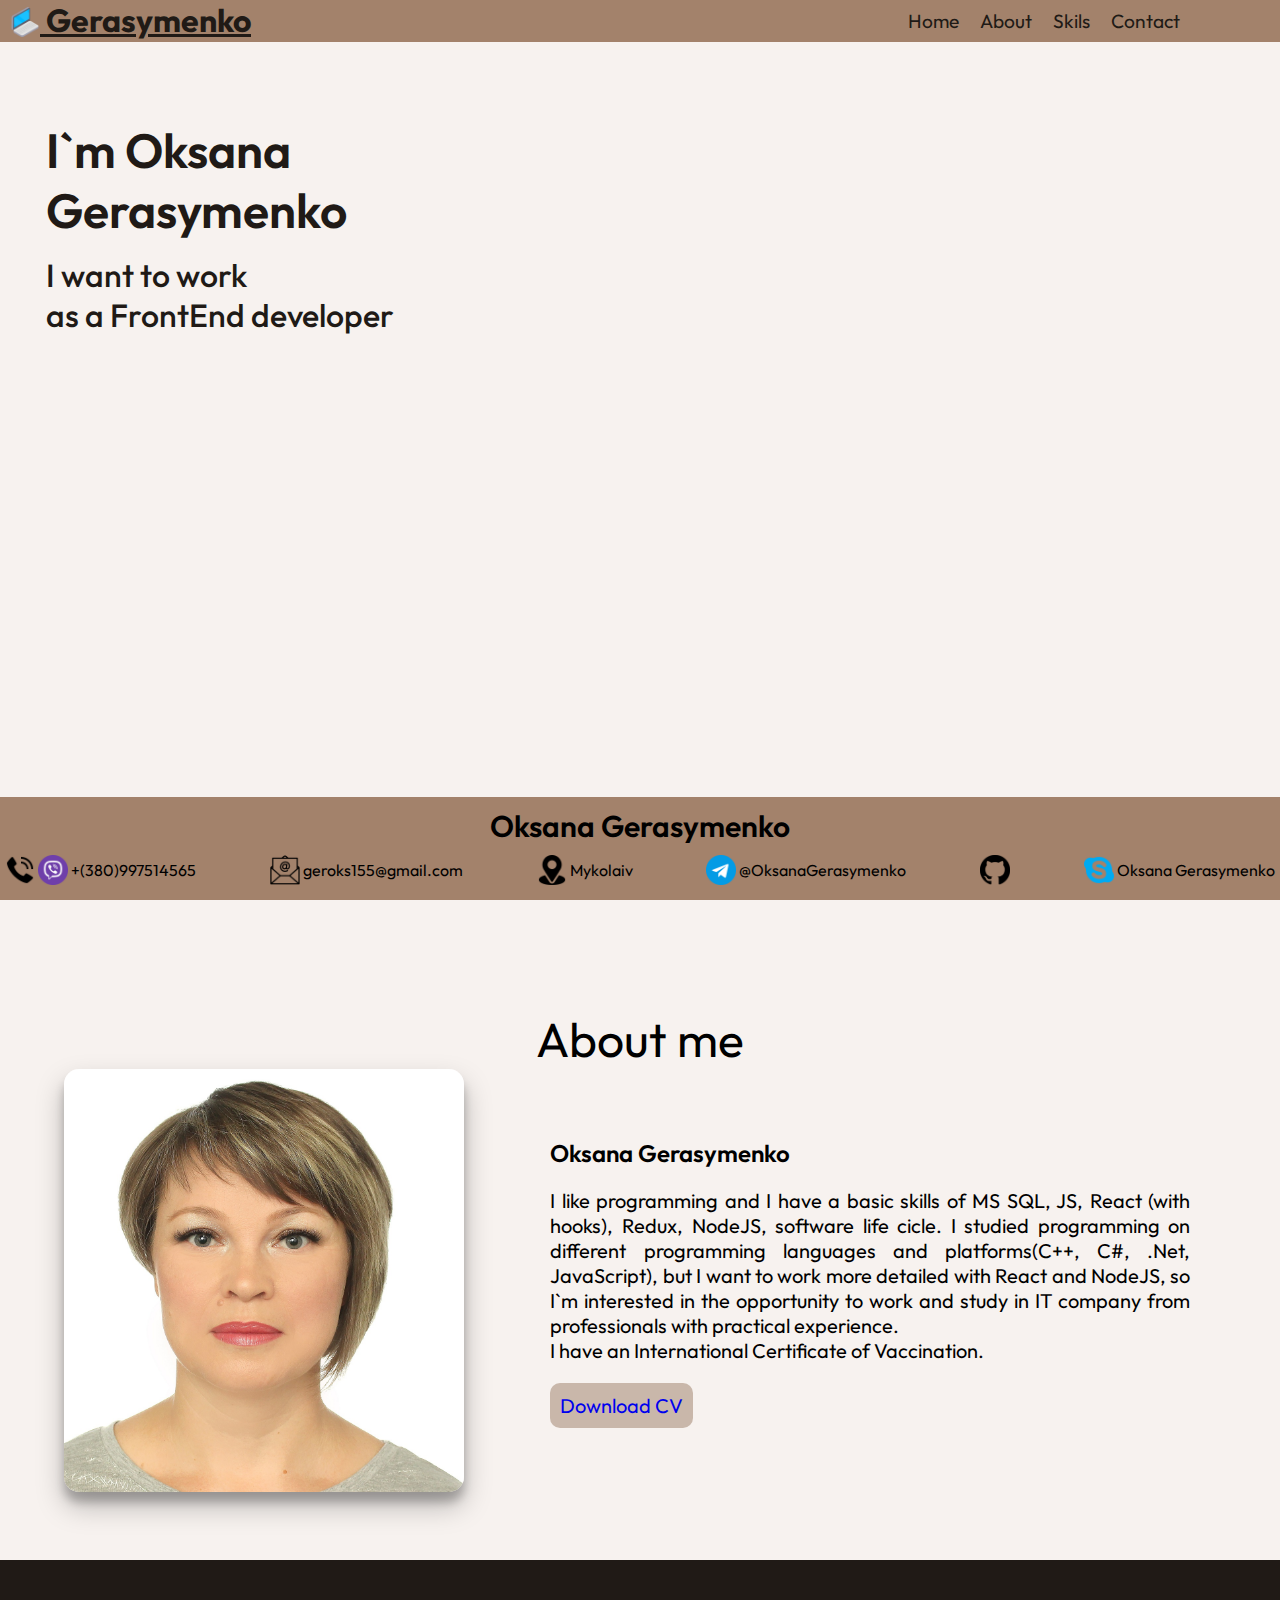
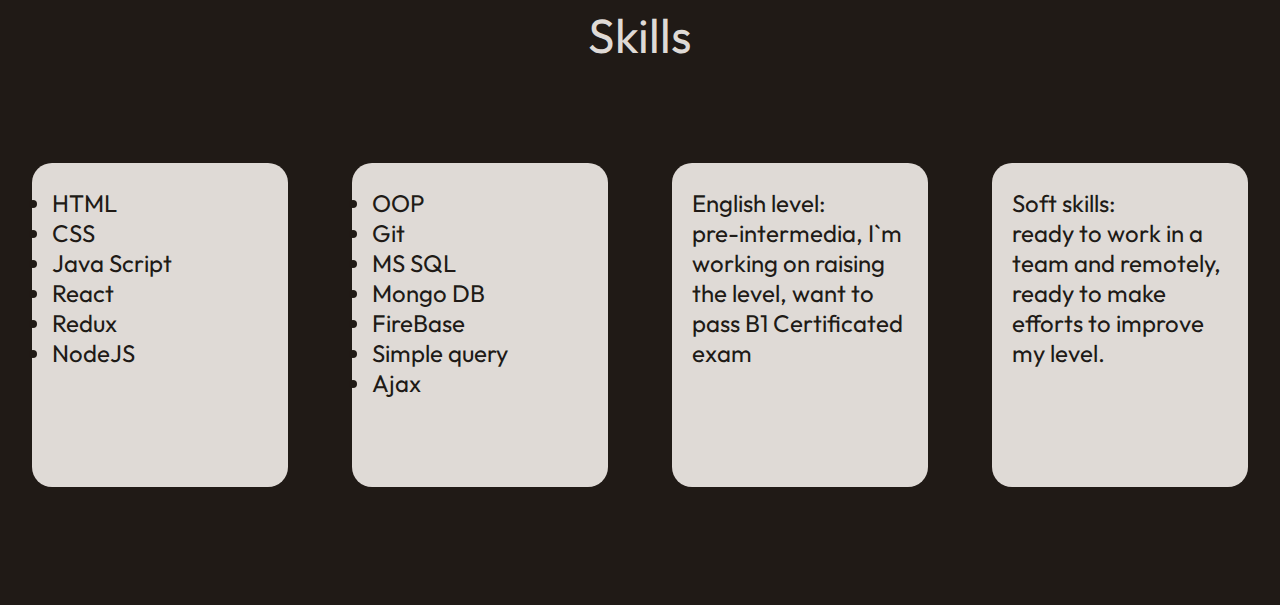
==== index.html @ 5336ff24 "first commit" ====
<!DOCTYPE html>
<html lang="ru">
<head>
    <meta charset="UTF-8">
    <meta http-equiv="X-UA-Compatible" content="IE=edge">
    <meta name="viewport" content="width=device-width, initial-scale=1.0">
    <link rel="stylesheet" href="style.css">
    <title>CV_OksanaGerasymenko</title>
</head>
<body>
    <nav>
        <div class="container-menu">
            <div class="logo">
                <a href="#"><img class="logo-img" src="images/laptop.png"> Gerasymenko</a>
            </div>
            <ul class="menu" id="menu">
                <li><a href="#home">Home</a></li>
                <li><a href="#about">About</a></li>
                <li><a href="#skills">Skils</a></li>
                <li><a href="#contact">Contact</a></li>
            </ul>
            <div class="menu-btn" id="menu-btn">
                <img class="menu-img" id="menu-img" src="images/menu.png">
                <img class="menu-img-active" id="menu-img-active" src="images/close.png">
            </div>
        </div>
    </nav>
    <main>
        <section class="home" id="home">
                <div class="home-content">
                    <div class="header-text1">I`m Oksana Gerasymenko</div>
                    <div class="header-text2">I want to work </div>
                    <div class="header-text2">as a FrontEnd developer</div>
                </div>

        </section>
        <section class="about" id="about">
            <div class="section-title">About me</div>
            <div class="about-content">
                <div class="column left">
                    <img class="about-img" src="images/фото.jpg">
                </div>
                <div class="column right">
                    <div class="text-title">Oksana Gerasymenko</div>
                    <div class="text">
                        I like programming and I have a basic skills of MS SQL, JS, React (with hooks), Redux, NodeJS, software life cicle. I studied programming on different programming languages and platforms(C++, C#, .Net, JavaScript), but I want to work more detailed with React and NodeJS, so I`m interested in the opportunity to work and study in IT company from professionals with practical experience.
                        <p>
                            I have an International Certificate of Vaccination.
                        </p>
                    </div>
                    <div class="loadCV">
                        <a href="https://drive.google.com/file/d/1gmhRsgHHi_34YytdN_xjqsmGm5r2FLUM/view?usp=sharing"> Download CV</a>
                    </div>
                </div>
            </div>
        </section>
        <section class="skills">
            <div class="section-title">Skills</div>
            <div class="skills-content">
               <div class="card">
                   <li> HTML</li>
                   <li> CSS</li>
                   <li> Java Script</li>
                   <li> React</li>
                   <li> Redux</li>
                   <li> NodeJS</li>
               </div>
               <div class="card">
                    <li> OOP</li>
                    <li> Git</li>
                    <li> MS SQL</li>
                    <li> Mongo DB</li>
                    <li> FireBase</li>
                    <li> Simple query</li>
                    <li> Ajax</li>
                </div>
                <div class="card">
                    English level:
                    <p>pre-intermedia, I`m working on raising the level, want to pass B1 Certificated exam
                    </p>
                </div>
                <div class="card">
                    Soft skills:
                    <p>ready to work in a team and remotely,
                    ready to make efforts to improve my level.
                    </p>
                </div>
            </div>
        </section>
    </main>

    <footer class="footer" id="contact">
        <div class="footer-title">Oksana Gerasymenko</div>
        <div class="footer-container">
            <div class="footer-item">
                <img class="logo-img" src="images/phone.png">
                <img class="logo-img" src="images/viber.png"> +(380)997514565
            </div>
            <div class="footer-item">
                <img class="logo-img" src="images/email.png"> geroks155@gmail.com
            </div>
            <div class="footer-item">
                <img class="logo-img" src="images/location.png"> Mykolaiv
            </div>
            <div class="footer-item">
                <img class="logo-img" src="images/telegram.png"> @OksanaGerasymenko
            </div>

            <div class="footer-item">
                <a class="" href="https://github.com/OksanaGerasymenko">
                    <img class="logo-img" src="images/github.png">
                </a>
            </div>
            <div class="footer-item">
                <img class="logo-img" src="images/skype.png"> Oksana Gerasymenko
            </div>
        </div>
    </footer>
    <script type="text/javascript" src="index.js"></script>
</body>
</html>
---- style.css ----
@import url('https://fonts.googleapis.com/css2?family=Outfit:wght@300;400;600&display=swap');
*{    
    margin: 0;
    padding: 0;
    -webkit-box-sizing: border-box;
    -mdz-box-sizing: border-box;
    box-sizing: border-box;
}
body{  
   font-family:'Outfit', sans-serif;   
   background-color: #f7f2ef;
}
nav{
    position:fixed;
    background: #A3826B;
    width: 100%;    
}
.container-menu{    
    padding:0 100px 0 10px;   
    display: flex;
    align-items: center;
    justify-content:space-between;
}
.logo-img{
    width:30px;
    height:auto; 
    padding-bottom: 5px;  
   vertical-align: middle;
}
nav .logo a{
   color: #201A16;
   font-size: 2rem;
   font-weight: bold;
}
nav .menu li{
    list-style: none;
    display: inline-block;
}
nav .menu li a{
    color: #201A16;
    font-size: 1.2rem;
    font-weight: 400;
    margin-left: 2vh;
    text-decoration: none;
}
nav .menu li a:hover{
    color:#DFDAD6; 
    transition: 0.5s ease;   
}
nav .logo a:hover{
    color:#C9B7AA; 
    transition: 0.5s ease;
   
}
.menu-img{
    width:30px;
    display:block;
}
.menu-img-active{
    width:30px;
    display:none;
}
.menu-btn{
    color: #201A16;
    cursor:pointer;
    display: none;
}
.home{
    display: flex;
    align-items: start;
    justify-content: flex-start;
    padding-top: 120px;
    padding-left: 2%;   
    background: url("https://images.unsplash.com/photo-1554415707-6e8cfc93fe23?ixlib=rb-1.2.1&ixid=MnwxMjA3fDB8MHxwaG90by1wYWdlfHx8fGVufDB8fHx8&auto=format&fit=crop&w=1770&q=80") no-repeat center;
    height: 100vh;
    color: #201A16;
    min-height: 500px;  
    min-width: 900px;     
}
.home-content{
    width: 40%;
}
.header-text1{
    font-size: 3rem;
    font-weight: 600;
    margin-bottom:3%;
}
.header-text2{
    font-size: 2rem;
    font-weight: 500;    
}
.about{
    width: 90%;  
    margin:5%;
}
.section-title{
    text-align: center;
    font-size:3rem;    
    padding-top: 5vh;   
}
.about-content{
    display:flex;
    flex-wrap:wrap;
    align-items: center;
    justify-content: space-between;   
}
.about .about-content .left{
    width:40%;
}
.about .about-content .right{
    width:60%;
    padding: 2vw;  
}
.text-title{
    margin-bottom: 20px;
    font-size: 24px;
    font-weight:600;
}
.about .about-content .text{
    font-size: 20px;
    font-weight:400;
    margin-bottom: 20px;
    text-align: justify; 
}
.about .about-content .left img{
    width: 100%;
    max-width: 400px;
    min-width: 200px;
    height:auto;   
    border-radius: 15px; 
    box-shadow: 0 14px 28px rgba(0,0,0,0.25), 0 10px 10px rgba(0,0,0,0.22);;  
}
.about .about-content .loadCV{
    width: content;
    padding: 10px;
    text-align: left;
    background-color:#C9B7AA;
    color: #201A16;
    border-radius:10px;
    display: inline-block;    
}
.about .about-content .loadCV a{
   text-decoration: none;
   font-size: 20px;
}
.about .about-content .loadCV:hover{
    color: #111;
    background: none;
    border: 2px solid #C9B7AA;
    transition: all 0.3s ease 0s;
}
.skills{
    background-color: #201A16; 
    color:#DFDAD6;
    margin-top:20px;      
}
.skills-content{     
    height: 60vh;                                  ;
    display: flex;
    flex-wrap: wrap;
    justify-content: space-around;
    align-items: center;
}
.skills-content .card{
    position: relative;
    background-color: #DFDAD6;
    height: 60%;
    min-height: 200px;
    width: 20vw;
    min-width:200px;
    border-radius: 20px;
    color:#201A16;
    font-size: 2rem;
    font-weight: 400;
    padding: 25px 20px;
    margin-bottom: 20px;
}
.footer{
    position:fixed;
    bottom:0;
    width: 100%;
    background-color:#A3826B;
    text-align: center;
    padding:10px 5px 10px;   
}
.footer-title{
    font-size: 30px;
    font-weight: 600;
    margin-bottom:10px;
}
.footer-container{
display:flex;
align-items:center;
justify-content: space-between;
flex-wrap: nowrap;
}
@media (max-width:775px){
    .container-menu{
        padding: 0 50px;
    }
    nav .menu{
        position: fixed;                             
        height:100vh;
        width:100%;
        left:100%;
        top:0;
        background: #A3826B;
        text-align: center;
        padding-top: 10vh;
        transition: all 0.5s ease;
    }
    nav .menu.active{
        left:0%;
    }
    nav img.menu-img.active{
       display:none;
    }
    nav img.menu-img-active.active{
        display:block;
     }
    .menu-btn{
        display: block;
        z-index: 9999;
    }
    nav .menu li{
        display: block;
    }
    nav .menu li a{
        display: inline-block;
        margin:2vh 0;
        font-size: 1.5rem;
        font-weight:600;
    }
    .about .about-content .column{
        width: 50%;
    }
    .skills-content .card{
        font-size:1rem;
    }
    .footer-item{
        font-size:0.7em;
    }
}
@media (max-width:1327px){
    .home .home-content{
        margin-left: 20px;
    }
    .skills-content .card{
        font-size:1.5rem;
    }
}
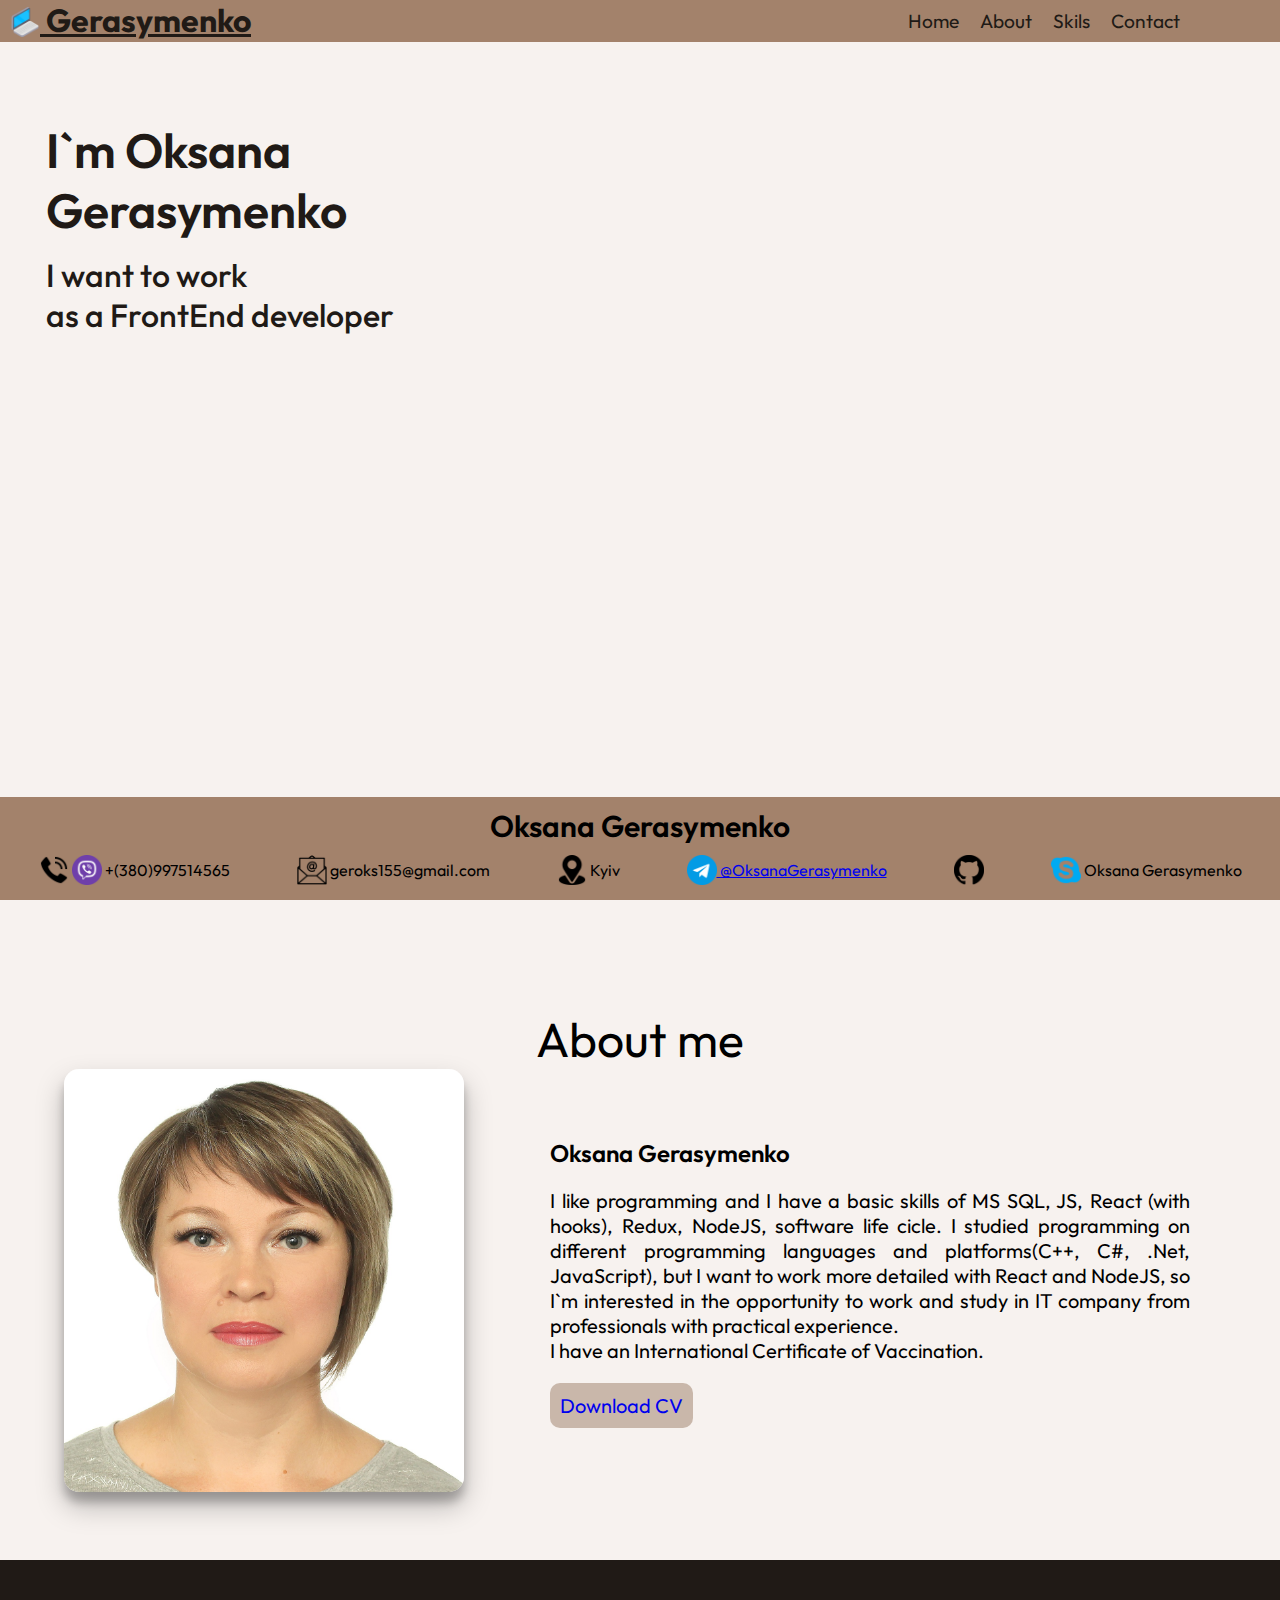
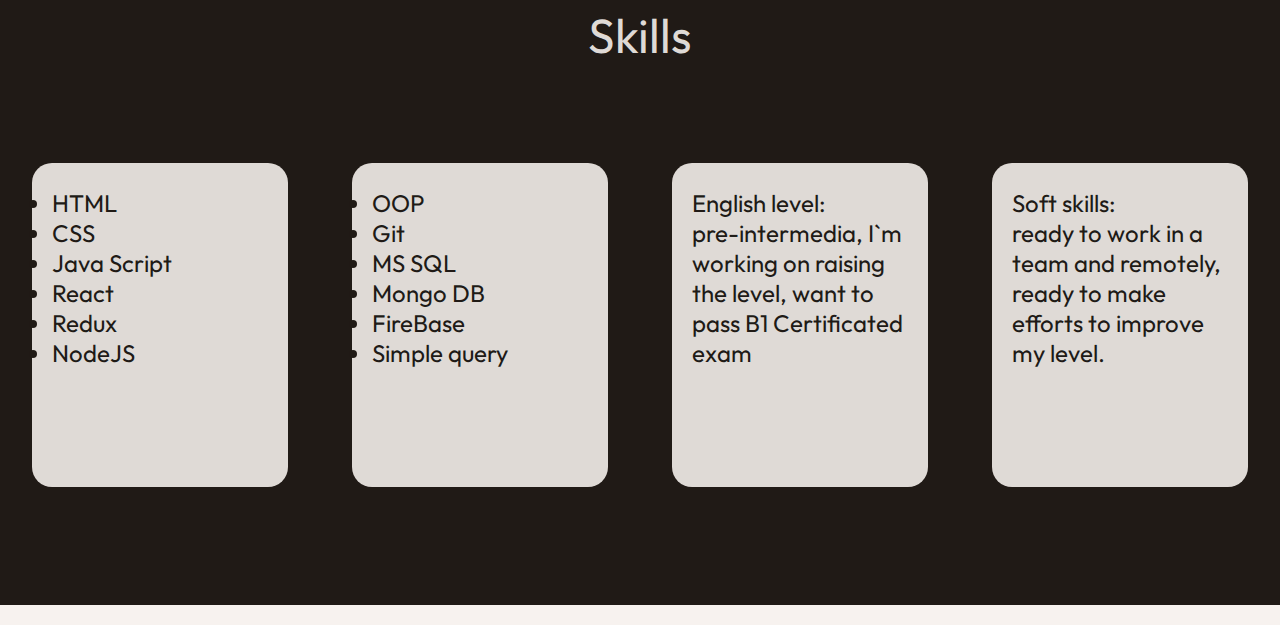
==== commit b46b5af6: "location Kyiv" ====
--- a/index.html
+++ b/index.html
@@ -49,12 +49,12 @@
                         </p>
                     </div>
                     <div class="loadCV">
-                        <a href="https://drive.google.com/file/d/1gmhRsgHHi_34YytdN_xjqsmGm5r2FLUM/view?usp=sharing"> Download CV</a>
+                        <a href="https://drive.google.com/file/d/1KuSikhqEaNEG_g4RdN8rMJnm46CuJ30H/view?usp=sharing"> Download CV</a>
                     </div>
                 </div>
             </div>
         </section>
-        <section class="skills">
+        <section class="skills" id="skills">
             <div class="section-title">Skills</div>
             <div class="skills-content">
                <div class="card">
@@ -72,7 +72,6 @@
                     <li> Mongo DB</li>
                     <li> FireBase</li>
                     <li> Simple query</li>
-                    <li> Ajax</li>
                 </div>
                 <div class="card">
                     English level:
@@ -100,14 +99,16 @@
                 <img class="logo-img" src="images/email.png"> geroks155@gmail.com
             </div>
             <div class="footer-item">
-                <img class="logo-img" src="images/location.png"> Mykolaiv
+                <img class="logo-img" src="images/location.png"> Kyiv
             </div>
             <div class="footer-item">
-                <img class="logo-img" src="images/telegram.png"> @OksanaGerasymenko
+                <a href="https://t.me/OksanaGerasymenko">
+                    <img class="logo-img" src="images/telegram.png"> @OksanaGerasymenko
+                </a>
             </div>
 
             <div class="footer-item">
-                <a class="" href="https://github.com/OksanaGerasymenko">
+                <a href="https://github.com/OksanaGerasymenko">
                     <img class="logo-img" src="images/github.png">
                 </a>
             </div>
--- a/style.css
+++ b/style.css
@@ -152,7 +152,8 @@
 .skills{
     background-color: #201A16; 
     color:#DFDAD6;
-    margin-top:20px;      
+    margin-top:20px;  
+    margin-bottom: 20px;    
 }
 .skills-content{     
     height: 60vh;                                  ;
@@ -191,7 +192,7 @@
 .footer-container{
 display:flex;
 align-items:center;
-justify-content: space-between;
+justify-content: space-around;
 flex-wrap: nowrap;
 }
 @media (max-width:775px){
